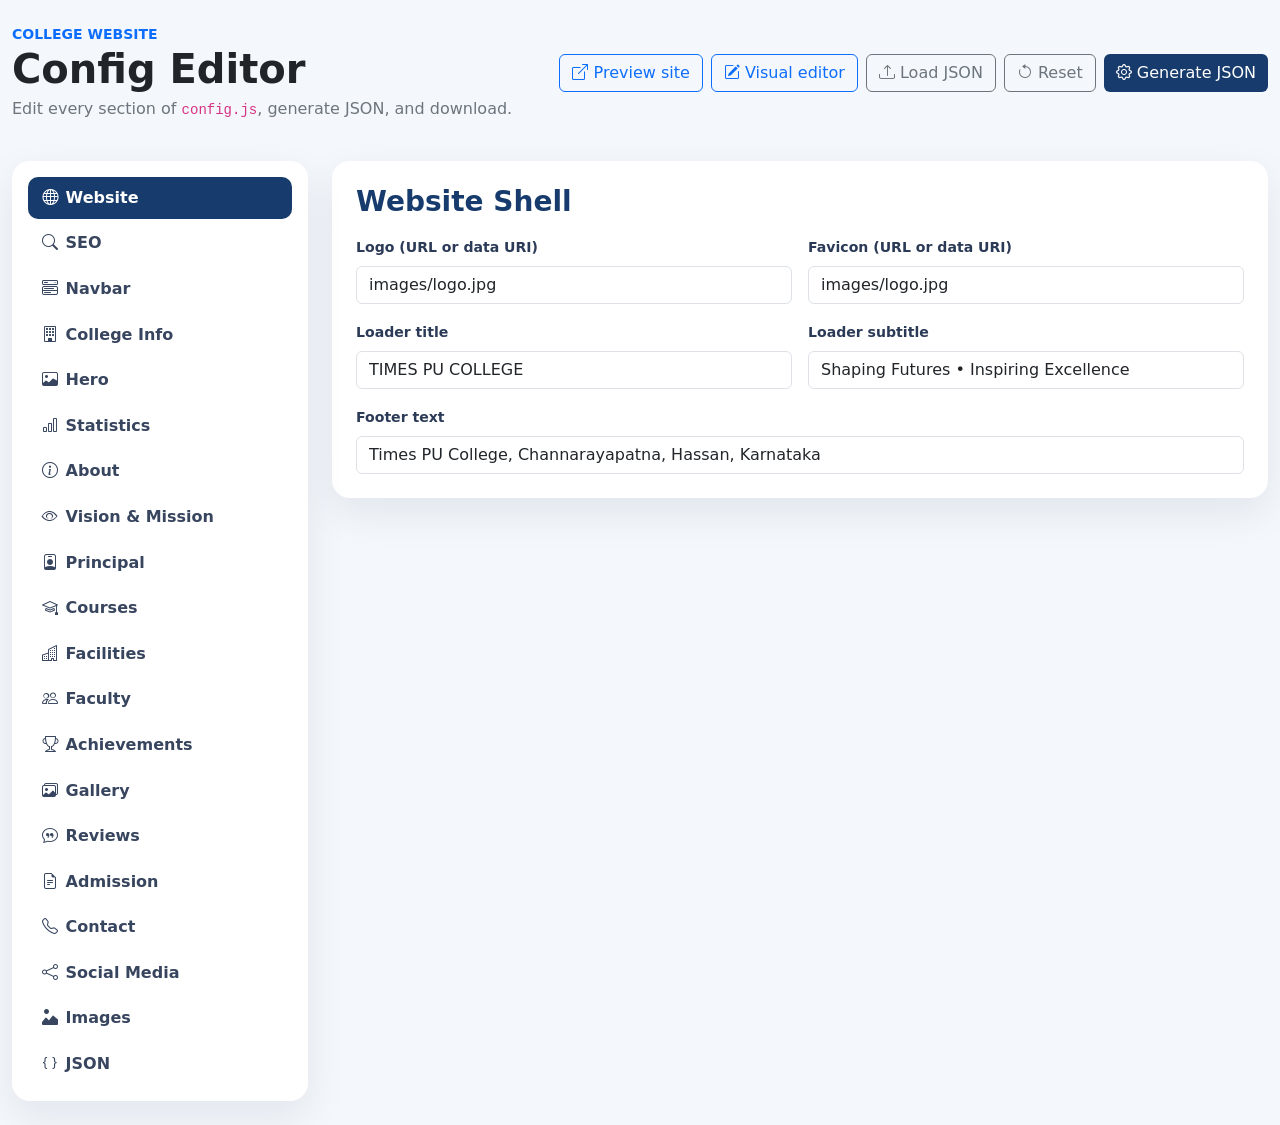
==== config-editor.html @ 8fc11f00 "Add files via upload" ====
<!doctype html>
<html lang="en">
<head>
    <meta charset="utf-8">
    <meta name="viewport" content="width=device-width, initial-scale=1">
    <title>Config Editor</title>
    <link href="https://cdn.jsdelivr.net/npm/bootstrap@5.3.3/dist/css/bootstrap.min.css" rel="stylesheet">
    <link href="https://cdn.jsdelivr.net/npm/bootstrap-icons@1.11.3/font/bootstrap-icons.css" rel="stylesheet">
    <style>
        :root { --primary: #173b6c; --secondary: #f4b942; }
        body { background: #f4f7fb; font-family: Inter, system-ui, sans-serif; }
        .shell { max-width: 1400px; }
        .cardx { border: 0; border-radius: 18px; box-shadow: 0 15px 40px rgba(18, 42, 74, 0.08); background: #fff; }
        .side-nav .nav-link { color: #38455e; font-weight: 600; border-radius: 10px; padding: 0.55rem 0.85rem; }
        .side-nav .nav-link.active { background: var(--primary); color: #fff; }
        .side-nav .nav-link:hover:not(.active) { background: #eaf1fb; color: var(--primary); }
        .section-panel { display: none; }
        .section-panel.active { display: block; }
        .array-item { border: 1px solid #e3eaf3; border-radius: 14px; padding: 1rem; background: #fbfcfe; position: relative; }
        .array-item + .array-item { margin-top: 0.75rem; }
        .array-item .remove-btn { position: absolute; top: 0.6rem; right: 0.6rem; }
        .form-label { font-weight: 600; font-size: 0.88rem; color: #2b3a56; }
        textarea.form-control { font-family: inherit; }
        pre.json-out { background: #0e1a2e; color: #d8e6f4; padding: 1.25rem; border-radius: 14px; max-height: 60vh; overflow: auto; font-size: 0.85rem; }
        .toolbar { position: sticky; top: 0; z-index: 20; background: #f4f7fb; padding-bottom: 1rem; }
        .toast-msg { position: fixed; bottom: 1.5rem; right: 1.5rem; z-index: 1080; }
        .img-preview { max-height: 80px; border-radius: 8px; background: #eaf1fb; }
        .section-title-lg { font-weight: 800; color: var(--primary); }
    </style>
</head>
<body>

<main class="container shell py-4">

    <div class="toolbar d-flex flex-column flex-md-row justify-content-between align-items-md-center gap-3 mb-4">
        <div>
            <div class="text-primary fw-bold small">COLLEGE WEBSITE</div>
            <h1 class="fw-bold mb-1">Config Editor</h1>
            <div class="text-secondary">Edit every section of <code>config.js</code>, generate JSON, and download.</div>
        </div>
        <div class="d-flex flex-wrap gap-2">
            <a class="btn btn-outline-primary" href="index.html" target="_blank"><i class="bi bi-box-arrow-up-right"></i> Preview site</a>
            <a class="btn btn-outline-primary" href="indexcopy.html" target="_blank"><i class="bi bi-pencil-square"></i> Visual editor</a>
            <button class="btn btn-outline-secondary" id="btnLoadFile"><i class="bi bi-upload"></i> Load JSON</button>
            <input type="file" id="fileInput" accept=".json,application/json" hidden>
            <button class="btn btn-outline-secondary" id="btnResetDefaults"><i class="bi bi-arrow-counterclockwise"></i> Reset</button>
            <button class="btn btn-brand text-white" id="btnGenerate" style="background:var(--primary);border:0"><i class="bi bi-gear"></i> Generate JSON</button>
        </div>
    </div>

    <div class="row g-4">

        <!-- Sidebar -->
        <aside class="col-lg-3">
            <div class="cardx p-3 side-nav sticky-top" style="top:1rem">
                <div class="nav flex-column gap-1" id="sectionNav"></div>
            </div>
        </aside>

        <!-- Editor Panel -->
        <section class="col-lg-9">
            <div class="cardx p-3 p-lg-4">

                <!-- WEBSITE SHELL -->
                <div class="section-panel active" data-panel="website">
                    <h3 class="section-title-lg mb-3">Website Shell</h3>
                    <div class="row g-3">
                        <div class="col-md-6">
                            <label class="form-label">Logo (URL or data URI)</label>
                            <input class="form-control" data-p="website.logo">
                        </div>
                        <div class="col-md-6">
                            <label class="form-label">Favicon (URL or data URI)</label>
                            <input class="form-control" data-p="website.favicon">
                        </div>
                        <div class="col-md-6">
                            <label class="form-label">Loader title</label>
                            <input class="form-control" data-p="website.loader.title">
                        </div>
                        <div class="col-md-6">
                            <label class="form-label">Loader subtitle</label>
                            <input class="form-control" data-p="website.loader.subtitle">
                        </div>
                        <div class="col-12">
                            <label class="form-label">Footer text</label>
                            <input class="form-control" data-p="website.footerText">
                        </div>
                    </div>
                </div>

                <!-- SEO -->
                <div class="section-panel" data-panel="seo">
                    <h3 class="section-title-lg mb-3">SEO</h3>
                    <div class="row g-3">
                        <div class="col-12">
                            <label class="form-label">Page title</label>
                            <input class="form-control" data-p="seo.title">
                        </div>
                        <div class="col-12">
                            <label class="form-label">Description</label>
                            <textarea class="form-control" rows="3" data-p="seo.description"></textarea>
                        </div>
                        <div class="col-12">
                            <label class="form-label">Keywords</label>
                            <input class="form-control" data-p="seo.keywords">
                        </div>
                        <div class="col-md-6">
                            <label class="form-label">Author</label>
                            <input class="form-control" data-p="seo.author">
                        </div>
                        <div class="col-md-6">
                            <label class="form-label">Canonical URL</label>
                            <input class="form-control" data-p="seo.canonicalUrl">
                        </div>
                        <div class="col-12">
                            <label class="form-label">OG image URL</label>
                            <input class="form-control" data-p="seo.ogImage">
                        </div>
                    </div>
                </div>

                <!-- NAVBAR -->
                <div class="section-panel" data-panel="navbar">
                    <h3 class="section-title-lg mb-3">Navbar</h3>
                    <div class="row g-3">
                        <div class="col-12">
                            <label class="form-label">Brand name shown in navbar</label>
                            <input class="form-control" data-p="navbar.brandName">
                        </div>
                    </div>
                </div>

                <!-- COLLEGE -->
                <div class="section-panel" data-panel="college">
                    <h3 class="section-title-lg mb-3">College Information</h3>
                    <div class="row g-3">
                        <div class="col-md-8">
                            <label class="form-label">Full name</label>
                            <input class="form-control" data-p="college.name">
                        </div>
                        <div class="col-md-4">
                            <label class="form-label">Short name</label>
                            <input class="form-control" data-p="college.shortName">
                        </div>
                        <div class="col-md-8">
                            <label class="form-label">Tagline</label>
                            <input class="form-control" data-p="college.tagline">
                        </div>
                        <div class="col-md-4">
                            <label class="form-label">Established year</label>
                            <input class="form-control" data-p="college.establishedYear" data-type="number">
                        </div>
                        <div class="col-md-4">
                            <label class="form-label">College code</label>
                            <input class="form-control" data-p="college.collegeCode">
                        </div>
                        <div class="col-md-4">
                            <label class="form-label">Type</label>
                            <input class="form-control" data-p="college.type">
                        </div>
                        <div class="col-md-4">
                            <label class="form-label">Management</label>
                            <input class="form-control" data-p="college.management">
                        </div>
                        <div class="col-md-4">
                            <label class="form-label">Gender</label>
                            <input class="form-control" data-p="college.gender">
                        </div>
                        <div class="col-md-8">
                            <label class="form-label">Address</label>
                            <input class="form-control" data-p="college.address">
                        </div>
                        <div class="col-md-4">
                            <label class="form-label">City</label>
                            <input class="form-control" data-p="college.city">
                        </div>
                        <div class="col-md-4">
                            <label class="form-label">District</label>
                            <input class="form-control" data-p="college.district">
                        </div>
                        <div class="col-md-4">
                            <label class="form-label">State</label>
                            <input class="form-control" data-p="college.state">
                        </div>
                        <div class="col-md-4">
                            <label class="form-label">Country</label>
                            <input class="form-control" data-p="college.country">
                        </div>
                        <div class="col-md-4">
                            <label class="form-label">Pincode</label>
                            <input class="form-control" data-p="college.pincode">
                        </div>
                    </div>
                </div>

                <!-- HERO -->
                <div class="section-panel" data-panel="hero">
                    <h3 class="section-title-lg mb-3">Hero</h3>
                    <div class="row g-3">
                        <div class="col-md-8">
                            <label class="form-label">Title</label>
                            <input class="form-control" data-p="hero.title">
                        </div>
                        <div class="col-md-4">
                            <label class="form-label">Location text</label>
                            <input class="form-control" data-p="hero.locationText">
                        </div>
                        <div class="col-12">
                            <label class="form-label">Subtitle</label>
                            <input class="form-control" data-p="hero.subtitle">
                        </div>
                        <div class="col-12">
                            <label class="form-label">Description</label>
                            <textarea class="form-control" rows="3" data-p="hero.description"></textarea>
                        </div>
                        <div class="col-12">
                            <label class="form-label">Hero image (URL)</label>
                            <input class="form-control" data-p="hero.image">
                        </div>
                        <div class="col-md-6">
                            <label class="form-label">Primary button text</label>
                            <input class="form-control" data-p="hero.primaryButton.text">
                        </div>
                        <div class="col-md-6">
                            <label class="form-label">Primary button target</label>
                            <input class="form-control" data-p="hero.primaryButton.target">
                        </div>
                        <div class="col-md-6">
                            <label class="form-label">Secondary button text</label>
                            <input class="form-control" data-p="hero.secondaryButton.text">
                        </div>
                        <div class="col-md-6">
                            <label class="form-label">Secondary button target</label>
                            <input class="form-control" data-p="hero.secondaryButton.target">
                        </div>
                    </div>
                </div>

                <!-- STATISTICS -->
                <div class="section-panel" data-panel="statistics">
                    <div class="d-flex justify-content-between align-items-center mb-3">
                        <h3 class="section-title-lg mb-0">Statistics</h3>
                        <button type="button" class="btn btn-sm btn-outline-primary" data-add="statistics">
                            <i class="bi bi-plus-lg"></i> Add stat
                        </button>
                    </div>
                    <div id="statisticsList" class="d-flex flex-column"></div>
                </div>

                <!-- ABOUT -->
                <div class="section-panel" data-panel="about">
                    <h3 class="section-title-lg mb-3">About</h3>
                    <div class="row g-3">
                        <div class="col-12">
                            <label class="form-label">Title</label>
                            <input class="form-control" data-p="about.title">
                        </div>
                        <div class="col-12">
                            <label class="form-label">Description</label>
                            <textarea class="form-control" rows="4" data-p="about.description"></textarea>
                        </div>
                        <div class="col-12">
                            <label class="form-label">Image URL</label>
                            <input class="form-control" data-p="about.image">
                        </div>
                        <div class="col-12">
                            <label class="form-label">Highlights (one per line)</label>
                            <textarea class="form-control" rows="5" data-p="about.highlights" data-type="lines"></textarea>
                        </div>
                    </div>
                </div>

                <!-- VISION & MISSION -->
                <div class="section-panel" data-panel="visionMission">
                    <h3 class="section-title-lg mb-3">Vision &amp; Mission</h3>
                    <div class="row g-3">
                        <div class="col-12">
                            <label class="form-label">Vision</label>
                            <textarea class="form-control" rows="3" data-p="visionMission.vision"></textarea>
                        </div>
                        <div class="col-12">
                            <label class="form-label">Mission</label>
                            <textarea class="form-control" rows="3" data-p="visionMission.mission"></textarea>
                        </div>
                        <div class="col-12">
                            <label class="form-label">Values (one per line)</label>
                            <textarea class="form-control" rows="5" data-p="visionMission.values" data-type="lines"></textarea>
                        </div>
                    </div>
                </div>

                <!-- PRINCIPAL -->
                <div class="section-panel" data-panel="principal">
                    <h3 class="section-title-lg mb-3">Principal</h3>
                    <div class="row g-3">
                        <div class="col-md-8">
                            <label class="form-label">Name</label>
                            <input class="form-control" data-p="principal.name">
                        </div>
                        <div class="col-md-4">
                            <label class="form-label">Designation</label>
                            <input class="form-control" data-p="principal.designation">
                        </div>
                        <div class="col-12">
                            <label class="form-label">Photo URL</label>
                            <input class="form-control" data-p="principal.photo">
                        </div>
                        <div class="col-12">
                            <label class="form-label">Message</label>
                            <textarea class="form-control" rows="4" data-p="principal.message"></textarea>
                        </div>
                    </div>
                </div>

                <!-- COURSES -->
                <div class="section-panel" data-panel="courses">
                    <div class="d-flex justify-content-between align-items-center mb-3">
                        <h3 class="section-title-lg mb-0">Courses</h3>
                        <button type="button" class="btn btn-sm btn-outline-primary" data-add="courses">
                            <i class="bi bi-plus-lg"></i> Add course
                        </button>
                    </div>
                    <div id="coursesList" class="d-flex flex-column"></div>
                </div>

                <!-- FACILITIES -->
                <div class="section-panel" data-panel="facilities">
                    <div class="d-flex justify-content-between align-items-center mb-3">
                        <h3 class="section-title-lg mb-0">Facilities</h3>
                        <button type="button" class="btn btn-sm btn-outline-primary" data-add="facilities">
                            <i class="bi bi-plus-lg"></i> Add facility
                        </button>
                    </div>
                    <div id="facilitiesList" class="d-flex flex-column"></div>
                </div>

                <!-- FACULTY -->
                <div class="section-panel" data-panel="faculty">
                    <div class="d-flex justify-content-between align-items-center mb-3">
                        <h3 class="section-title-lg mb-0">Faculty</h3>
                        <button type="button" class="btn btn-sm btn-outline-primary" data-add="faculty">
                            <i class="bi bi-plus-lg"></i> Add faculty
                        </button>
                    </div>
                    <div id="facultyList" class="d-flex flex-column"></div>
                </div>

                <!-- ACHIEVEMENTS -->
                <div class="section-panel" data-panel="achievements">
                    <div class="d-flex justify-content-between align-items-center mb-3">
                        <h3 class="section-title-lg mb-0">Achievements</h3>
                        <button type="button" class="btn btn-sm btn-outline-primary" data-add="achievements">
                            <i class="bi bi-plus-lg"></i> Add achievement
                        </button>
                    </div>
                    <div id="achievementsList" class="d-flex flex-column"></div>
                </div>

                <!-- GALLERY -->
                <div class="section-panel" data-panel="gallery">
                    <div class="d-flex justify-content-between align-items-center mb-3">
                        <h3 class="section-title-lg mb-0">Gallery</h3>
                        <button type="button" class="btn btn-sm btn-outline-primary" data-add="gallery">
                            <i class="bi bi-plus-lg"></i> Add photo
                        </button>
                    </div>
                    <div id="galleryList" class="d-flex flex-column"></div>
                </div>

                <!-- REVIEWS -->
                <div class="section-panel" data-panel="reviews">
                    <div class="d-flex justify-content-between align-items-center mb-3">
                        <h3 class="section-title-lg mb-0">Reviews</h3>
                        <button type="button" class="btn btn-sm btn-outline-primary" data-add="reviews">
                            <i class="bi bi-plus-lg"></i> Add review
                        </button>
                    </div>
                    <div id="reviewsList" class="d-flex flex-column"></div>
                </div>

                <!-- ADMISSION -->
                <div class="section-panel" data-panel="admission">
                    <h3 class="section-title-lg mb-3">Admission</h3>
                    <div class="row g-3">
                        <div class="col-12">
                            <label class="form-label">Title</label>
                            <input class="form-control" data-p="admission.title">
                        </div>
                        <div class="col-12">
                            <label class="form-label">Description</label>
                            <textarea class="form-control" rows="3" data-p="admission.description"></textarea>
                        </div>
                        <div class="col-12">
                            <label class="form-label">Eligibility</label>
                            <textarea class="form-control" rows="2" data-p="admission.eligibility"></textarea>
                        </div>
                        <div class="col-12">
                            <label class="form-label">Process steps (one per line)</label>
                            <textarea class="form-control" rows="5" data-p="admission.process" data-type="lines"></textarea>
                        </div>
                        <div class="col-12">
                            <label class="form-label">Required documents (one per line)</label>
                            <textarea class="form-control" rows="5" data-p="admission.documents" data-type="lines"></textarea>
                        </div>
                    </div>
                </div>

                <!-- CONTACT -->
                <div class="section-panel" data-panel="contact">
                    <h3 class="section-title-lg mb-3">Contact</h3>
                    <div class="row g-3">
                        <div class="col-12">
                            <label class="form-label">Address</label>
                            <input class="form-control" data-p="contact.address">
                        </div>
                        <div class="col-md-6">
                            <label class="form-label">Phone 1</label>
                            <input class="form-control" data-p="contact.phone1">
                        </div>
                        <div class="col-md-6">
                            <label class="form-label">Phone 2</label>
                            <input class="form-control" data-p="contact.phone2">
                        </div>
                        <div class="col-md-6">
                            <label class="form-label">Email</label>
                            <input class="form-control" type="email" data-p="contact.email">
                        </div>
                        <div class="col-md-6">
                            <label class="form-label">Office hours</label>
                            <input class="form-control" data-p="contact.officeHours">
                        </div>
                        <div class="col-12">
                            <label class="form-label">Google Maps URL</label>
                            <input class="form-control" data-p="contact.mapUrl">
                        </div>
                    </div>
                </div>

                <!-- SOCIAL -->
                <div class="section-panel" data-panel="socialMedia">
                    <div class="d-flex justify-content-between align-items-center mb-3">
                        <h3 class="section-title-lg mb-0">Social Media</h3>
                        <button type="button" class="btn btn-sm btn-outline-primary" data-add="socialMedia">
                            <i class="bi bi-plus-lg"></i> Add platform
                        </button>
                    </div>
                    <div id="socialMediaList" class="d-flex flex-column"></div>
                </div>

                <!-- IMAGES -->
                <div class="section-panel" data-panel="images">
                    <h3 class="section-title-lg mb-3">Fallback Images</h3>
                    <div class="row g-3">
                        <div class="col-md-6"><label class="form-label">Logo</label><input class="form-control" data-p="images.logo"></div>
                        <div class="col-md-6"><label class="form-label">Hero</label><input class="form-control" data-p="images.hero"></div>
                        <div class="col-md-6"><label class="form-label">College building</label><input class="form-control" data-p="images.collegeBuilding"></div>
                        <div class="col-md-6"><label class="form-label">Classroom</label><input class="form-control" data-p="images.classroom"></div>
                        <div class="col-md-6"><label class="form-label">Principal</label><input class="form-control" data-p="images.principal"></div>
                        <div class="col-md-6"><label class="form-label">Laboratory</label><input class="form-control" data-p="images.laboratory"></div>
                        <div class="col-md-6"><label class="form-label">Sports</label><input class="form-control" data-p="images.sports"></div>
                        <div class="col-md-6"><label class="form-label">Library</label><input class="form-control" data-p="images.library"></div>
                        <div class="col-12"><label class="form-label">Fallback image</label><input class="form-control" data-p="images.fallback"></div>
                    </div>
                </div>

                <!-- JSON OUTPUT -->
                <div class="section-panel" data-panel="json">
                    <h3 class="section-title-lg mb-3">JSON Output</h3>
                    <p class="text-secondary">Paste JSON here and click <b>Load JSON</b> to update the form, or edit the form and click <b>Generate JSON</b>.</p>
                    <div class="d-flex flex-wrap gap-2 mb-3">
                        <button class="btn btn-outline-primary" id="btnCopyJson"><i class="bi bi-clipboard"></i> Copy JSON</button>
                        <button class="btn btn-outline-primary" id="btnFormatJson"><i class="bi bi-braces"></i> Format</button>
                        <button class="btn btn-outline-primary" id="btnDownloadJson"><i class="bi bi-download"></i> Download JSON</button>
                        <button class="btn btn-outline-primary" id="btnDownloadConfig"><i class="bi bi-filetype-js"></i> Download config.js</button>
                        <button class="btn btn-outline-secondary" id="btnLoadFromText"><i class="bi bi-arrow-down-square"></i> Load JSON into form</button>
                    </div>
                    <textarea id="jsonBox" class="form-control" rows="24" spellcheck="false" style="font-family:ui-monospace,SFMono-Regular,Menlo,monospace"></textarea>
                    <div id="jsonError" class="text-danger small mt-2"></div>
                </div>

            </div>
        </section>

    </div>
</main>

<div id="toast" class="toast-msg alert alert-success shadow d-none"></div>

<script src="config.js"></script>
<script>
(function () {

    "use strict";

    // ---------------------------------------------------------
    // Data
    // ---------------------------------------------------------

    var defaultConfig = window.COLLEGE_CONFIG
        ? JSON.parse(JSON.stringify(window.COLLEGE_CONFIG))
        : emptyConfig();

    var workingConfig = JSON.parse(JSON.stringify(defaultConfig));

    function emptyConfig() {
        return {
            website: { logo: "", favicon: "", loader: { title: "", subtitle: "" }, footerText: "" },
            seo: { title: "", description: "", keywords: "", author: "", canonicalUrl: "", ogImage: "" },
            navbar: { brandName: "" },
            college: { name: "", shortName: "", tagline: "", establishedYear: "", collegeCode: "", address: "", city: "", district: "", state: "", country: "", pincode: "", type: "", management: "", gender: "" },
            hero: { title: "", subtitle: "", description: "", image: "", locationText: "", primaryButton: { text: "", target: "" }, secondaryButton: { text: "", target: "" } },
            statistics: [],
            about: { title: "", description: "", image: "", highlights: [] },
            visionMission: { vision: "", mission: "", values: [] },
            principal: { name: "", designation: "", photo: "", message: "" },
            courses: [], facilities: [], faculty: [], achievements: [], gallery: [], reviews: [],
            admission: { title: "", description: "", eligibility: "", process: [], documents: [] },
            contact: { address: "", phone1: "", phone2: "", email: "", officeHours: "", mapUrl: "" },
            socialMedia: [],
            images: { logo: "", hero: "", collegeBuilding: "", classroom: "", principal: "", laboratory: "", sports: "", library: "", fallback: "" }
        };
    }


    // ---------------------------------------------------------
    // Sections & navigation
    // ---------------------------------------------------------

    var SECTIONS = [
        ["website",       "Website",         "bi-globe"],
        ["seo",           "SEO",             "bi-search"],
        ["navbar",        "Navbar",          "bi-menu-button-wide"],
        ["college",       "College Info",    "bi-building"],
        ["hero",          "Hero",            "bi-image"],
        ["statistics",    "Statistics",      "bi-bar-chart"],
        ["about",         "About",           "bi-info-circle"],
        ["visionMission", "Vision & Mission","bi-eye"],
        ["principal",     "Principal",       "bi-person-badge"],
        ["courses",       "Courses",         "bi-mortarboard"],
        ["facilities",    "Facilities",      "bi-buildings"],
        ["faculty",       "Faculty",         "bi-people"],
        ["achievements",  "Achievements",    "bi-trophy"],
        ["gallery",       "Gallery",         "bi-images"],
        ["reviews",       "Reviews",         "bi-chat-quote"],
        ["admission",     "Admission",       "bi-file-earmark-text"],
        ["contact",       "Contact",         "bi-telephone"],
        ["socialMedia",   "Social Media",    "bi-share"],
        ["images",        "Images",          "bi-image-alt"],
        ["json",          "JSON",            "bi-braces"]
    ];

    var nav = document.getElementById("sectionNav");
    SECTIONS.forEach(function (s, i) {
        var b = document.createElement("button");
        b.type      = "button";
        b.className = "nav-link text-start d-flex align-items-center gap-2" + (i === 0 ? " active" : "");
        b.dataset.section = s[0];
        b.innerHTML = '<i class="bi ' + s[2] + '"></i> ' + s[1];
        b.addEventListener("click", function () { selectSection(s[0]); });
        nav.appendChild(b);
    });

    function selectSection(name) {
        document.querySelectorAll(".side-nav .nav-link").forEach(function (l) {
            l.classList.toggle("active", l.dataset.section === name);
        });
        document.querySelectorAll(".section-panel").forEach(function (p) {
            p.classList.toggle("active", p.dataset.panel === name);
        });
        if (name === "json") {
            document.getElementById("jsonBox").value =
                JSON.stringify(collectFromForm(), null, 2);
        }
    }


    // ---------------------------------------------------------
    // Path helpers
    // ---------------------------------------------------------

    function getPath(obj, path) {
        var parts = path.split(".");
        var cur = obj;
        for (var i = 0; i < parts.length; i++) {
            if (cur == null) return "";
            cur = cur[parts[i]];
        }
        return cur == null ? "" : cur;
    }

    function setPath(obj, path, value) {
        var parts = path.split(".");
        var cur = obj;
        for (var i = 0; i < parts.length - 1; i++) {
            if (cur[parts[i]] == null || typeof cur[parts[i]] !== "object") {
                cur[parts[i]] = {};
            }
            cur = cur[parts[i]];
        }
        cur[parts[parts.length - 1]] = value;
    }


    // ---------------------------------------------------------
    // Simple field binding
    // ---------------------------------------------------------

    function populateSimpleFields() {
        document.querySelectorAll("[data-p]").forEach(function (el) {
            var path = el.dataset.p;
            var type = el.dataset.type;
            var value = getPath(workingConfig, path);

            if (type === "lines") {
                el.value = Array.isArray(value) ? value.join("\n") : "";
            } else {
                el.value = value == null ? "" : value;
            }
        });
    }

    function readSimpleFields(target) {
        document.querySelectorAll("[data-p]").forEach(function (el) {
            var path = el.dataset.p;
            var type = el.dataset.type;
            var value;

            if (type === "lines") {
                value = el.value
                    .split("\n")
                    .map(function (v) { return v.trim(); })
                    .filter(function (v) { return v.length > 0; });
            } else if (type === "number") {
                var raw = el.value.trim();
                if (raw === "") {
                    value = "";
                } else {
                    var n = Number(raw);
                    value = isNaN(n) ? raw : n;
                }
            } else {
                value = el.value;
            }

            setPath(target, path, value);
        });
    }


    // ---------------------------------------------------------
    // Array editors
    // ---------------------------------------------------------

    var ARRAY_SCHEMAS = {

        statistics: {
            template:  { key: "", value: "", label: "", suffix: "" },
            fields: [
                ["key",   "Key",    "col-md-3"],
                ["value", "Value",  "col-md-3", "number"],
                ["label", "Label",  "col-md-4"],
                ["suffix","Suffix", "col-md-2"]
            ]
        },

        courses: {
            template: { name: "", fullName: "", description: "", duration: "2 Years", eligibility: "" },
            fields: [
                ["name",        "Short name",    "col-md-3"],
                ["duration",    "Duration",      "col-md-3"],
                ["fullName",    "Full name",     "col-md-6"],
                ["eligibility", "Eligibility",   "col-md-6"],
                ["description", "Description",   "col-12", "textarea"]
            ]
        },

        facilities: {
            template: { name: "", icon: "bi-building", description: "" },
            fields: [
                ["name",        "Name",        "col-md-5"],
                ["icon",        "Icon class",  "col-md-3"],
                ["description", "Description", "col-md-4"]
            ]
        },

        faculty: {
            template: { name: "", designation: "", subject: "", photo: "" },
            fields: [
                ["name",        "Name",        "col-md-6"],
                ["designation", "Designation", "col-md-6"],
                ["subject",     "Subject",     "col-md-6"],
                ["photo",       "Photo URL",   "col-md-6"]
            ]
        },

        achievements: {
            template: { title: "", year: "", description: "", image: "" },
            fields: [
                ["title",       "Title",       "col-md-8"],
                ["year",        "Year",        "col-md-4"],
                ["image",       "Image URL",   "col-12"],
                ["description", "Description", "col-12", "textarea"]
            ]
        },

        gallery: {
            template: { category: "", title: "", description: "", image: "", alt: "" },
            fields: [
                ["category",    "Category",    "col-md-4"],
                ["title",       "Title",       "col-md-8"],
                ["image",       "Image URL",   "col-12"],
                ["alt",         "Alt text",    "col-md-6"],
                ["description", "Description", "col-md-6"]
            ]
        },

        reviews: {
            template: { name: "", course: "", year: "", rating: 5, review: "", photo: "" },
            fields: [
                ["name",   "Name",       "col-md-6"],
                ["course", "Course",     "col-md-3"],
                ["year",   "Year",       "col-md-3"],
                ["rating", "Rating 0-5", "col-md-3", "number"],
                ["photo",  "Photo URL",  "col-md-9"],
                ["review", "Review",     "col-12", "textarea"]
            ]
        },

        socialMedia: {
            template: { platform: "", enabled: true, icon: "", url: "", number: "", message: "", email: "", subject: "", body: "" },
            fields: [
                ["platform", "Platform (facebook, instagram, youtube, twitter, linkedin, whatsapp, email, phone, ...)", "col-md-8"],
                ["enabled",  "Enabled (true/false)", "col-md-4"],
                ["icon",     "Icon class (optional - auto-detected)", "col-md-6"],
                ["url",      "URL (for social links)", "col-md-6"],
                ["number",   "Phone number (WhatsApp / Phone, digits with country code)", "col-md-6"],
                ["email",    "Email address (for Email platform)", "col-md-6"],
                ["message",  "WhatsApp pre-filled message", "col-12", "textarea"],
                ["subject",  "Email subject (optional)", "col-md-6"],
                ["body",     "Email body (optional)", "col-md-6", "textarea"]
            ]
        }
    };

    function renderArraySection(name) {
        var host = document.getElementById(name + "List");
        if (!host) return;

        var schema = ARRAY_SCHEMAS[name];
        var items  = Array.isArray(workingConfig[name]) ? workingConfig[name] : [];
        workingConfig[name] = items;

        host.innerHTML = "";

        if (items.length === 0) {
            host.innerHTML =
                '<div class="text-secondary fst-italic p-3">No items yet. Click "Add" to create one.</div>';
            return;
        }

        items.forEach(function (item, index) {

            var wrap = document.createElement("div");
            wrap.className = "array-item mb-2";

            var body = document.createElement("div");
            body.className = "row g-2";

            schema.fields.forEach(function (f) {
                var key      = f[0];
                var label    = f[1];
                var colClass = f[2] || "col-md-6";
                var kind     = f[3] || "text";

                var col = document.createElement("div");
                col.className = colClass;

                var control;
                if (kind === "textarea") {
                    control = document.createElement("textarea");
                    control.rows = 2;
                } else {
                    control = document.createElement("input");
                    control.type = "text";
                }
                control.className = "form-control form-control-sm";
                control.value = item[key] == null ? "" : item[key];

                control.addEventListener("input", function () {
                    var v = control.value;
                    if (kind === "number") {
                        var n = Number(v);
                        item[key] = (v === "" || isNaN(n)) ? v : n;
                    } else {
                        item[key] = v;
                    }
                });

                col.innerHTML =
                    '<label class="form-label small mb-1">' + label + '</label>';
                col.appendChild(control);

                body.appendChild(col);
            });

            var remove = document.createElement("button");
            remove.type      = "button";
            remove.className = "btn btn-sm btn-outline-danger remove-btn";
            remove.innerHTML = '<i class="bi bi-trash"></i>';
            remove.addEventListener("click", function () {
                items.splice(index, 1);
                renderArraySection(name);
            });

            wrap.appendChild(remove);
            wrap.appendChild(body);
            host.appendChild(wrap);
        });
    }

    document.querySelectorAll("[data-add]").forEach(function (btn) {
        btn.addEventListener("click", function () {
            var name = btn.dataset.add;
            if (!Array.isArray(workingConfig[name])) workingConfig[name] = [];
            workingConfig[name].push(
                JSON.parse(JSON.stringify(ARRAY_SCHEMAS[name].template))
            );
            renderArraySection(name);
        });
    });


    // ---------------------------------------------------------
    // Collect / rebuild
    // ---------------------------------------------------------

    function collectFromForm() {
        readSimpleFields(workingConfig);
        return JSON.parse(JSON.stringify(workingConfig));
    }

    function rebuildAll() {
        populateSimpleFields();
        Object.keys(ARRAY_SCHEMAS).forEach(renderArraySection);
    }


    // ---------------------------------------------------------
    // Toolbar
    // ---------------------------------------------------------

    function toast(message, isError) {
        var el = document.getElementById("toast");
        el.className = "toast-msg alert shadow " +
            (isError ? "alert-danger" : "alert-success");
        el.textContent = message;
        el.classList.remove("d-none");
        clearTimeout(toast.timer);
        toast.timer = setTimeout(function () {
            el.classList.add("d-none");
        }, 2200);
    }

    document.getElementById("btnGenerate").addEventListener("click", function () {
        var out = collectFromForm();
        document.getElementById("jsonBox").value = JSON.stringify(out, null, 2);
        selectSection("json");
        toast("JSON generated");
    });

    document.getElementById("btnCopyJson").addEventListener("click", function () {
        var text = document.getElementById("jsonBox").value;
        if (!text) { toast("Nothing to copy", true); return; }
        navigator.clipboard.writeText(text).then(
            function () { toast("Copied to clipboard"); },
            function () { toast("Copy failed", true); }
        );
    });

    document.getElementById("btnFormatJson").addEventListener("click", function () {
        var box = document.getElementById("jsonBox");
        try {
            box.value = JSON.stringify(JSON.parse(box.value), null, 2);
            document.getElementById("jsonError").textContent = "";
            toast("Formatted");
        } catch (e) {
            document.getElementById("jsonError").textContent = "Invalid JSON: " + e.message;
        }
    });

    document.getElementById("btnDownloadJson").addEventListener("click", function () {
        var box  = document.getElementById("jsonBox");
        var text = box.value || JSON.stringify(collectFromForm(), null, 2);
        download("config.json", text, "application/json");
    });

    document.getElementById("btnDownloadConfig").addEventListener("click", function () {
        var out = collectFromForm();
        var js  = wrapAsConfigJs(out);
        download("config.js", js, "application/javascript");
    });

    document.getElementById("btnLoadFromText").addEventListener("click", function () {
        var box = document.getElementById("jsonBox");
        try {
            var parsed = JSON.parse(box.value);
            workingConfig = mergeDefaults(parsed);
            rebuildAll();
            document.getElementById("jsonError").textContent = "";
            toast("Form updated from JSON");
        } catch (e) {
            document.getElementById("jsonError").textContent = "Invalid JSON: " + e.message;
        }
    });

    document.getElementById("btnResetDefaults").addEventListener("click", function () {
        if (!confirm("Reset all fields to values from config.js?")) return;
        workingConfig = JSON.parse(JSON.stringify(defaultConfig));
        rebuildAll();
        document.getElementById("jsonBox").value = "";
        toast("Reset");
    });

    document.getElementById("btnLoadFile").addEventListener("click", function () {
        document.getElementById("fileInput").click();
    });

    document.getElementById("fileInput").addEventListener("change", function (e) {
        var file = e.target.files && e.target.files[0];
        if (!file) return;
        var reader = new FileReader();
        reader.onload = function () {
            try {
                var parsed = JSON.parse(reader.result);
                workingConfig = mergeDefaults(parsed);
                rebuildAll();
                toast("Loaded " + file.name);
            } catch (err) {
                toast("Load failed: " + err.message, true);
            }
        };
        reader.readAsText(file);
        e.target.value = "";
    });


    // ---------------------------------------------------------
    // Helpers
    // ---------------------------------------------------------

    function mergeDefaults(loaded) {
        var base = emptyConfig();
        Object.keys(loaded || {}).forEach(function (k) {
            base[k] = loaded[k];
        });
        return base;
    }

    function wrapAsConfigJs(obj) {
        return (
            "/* Generated by Config Editor */\n" +
            "window.COLLEGE_CONFIG = " +
            JSON.stringify(obj, null, 4) +
            ";\n" +
            "window.TIMES_PU_CONFIG = window.COLLEGE_CONFIG;\n"
        );
    }

    function download(filename, content, mime) {
        var blob = new Blob([content], { type: mime });
        var url  = URL.createObjectURL(blob);
        var a    = document.createElement("a");
        a.href     = url;
        a.download = filename;
        document.body.appendChild(a);
        a.click();
        document.body.removeChild(a);
        setTimeout(function () { URL.revokeObjectURL(url); }, 100);
    }


    // ---------------------------------------------------------
    // Init
    // ---------------------------------------------------------

    rebuildAll();

})();
</script>

</body>
</html>
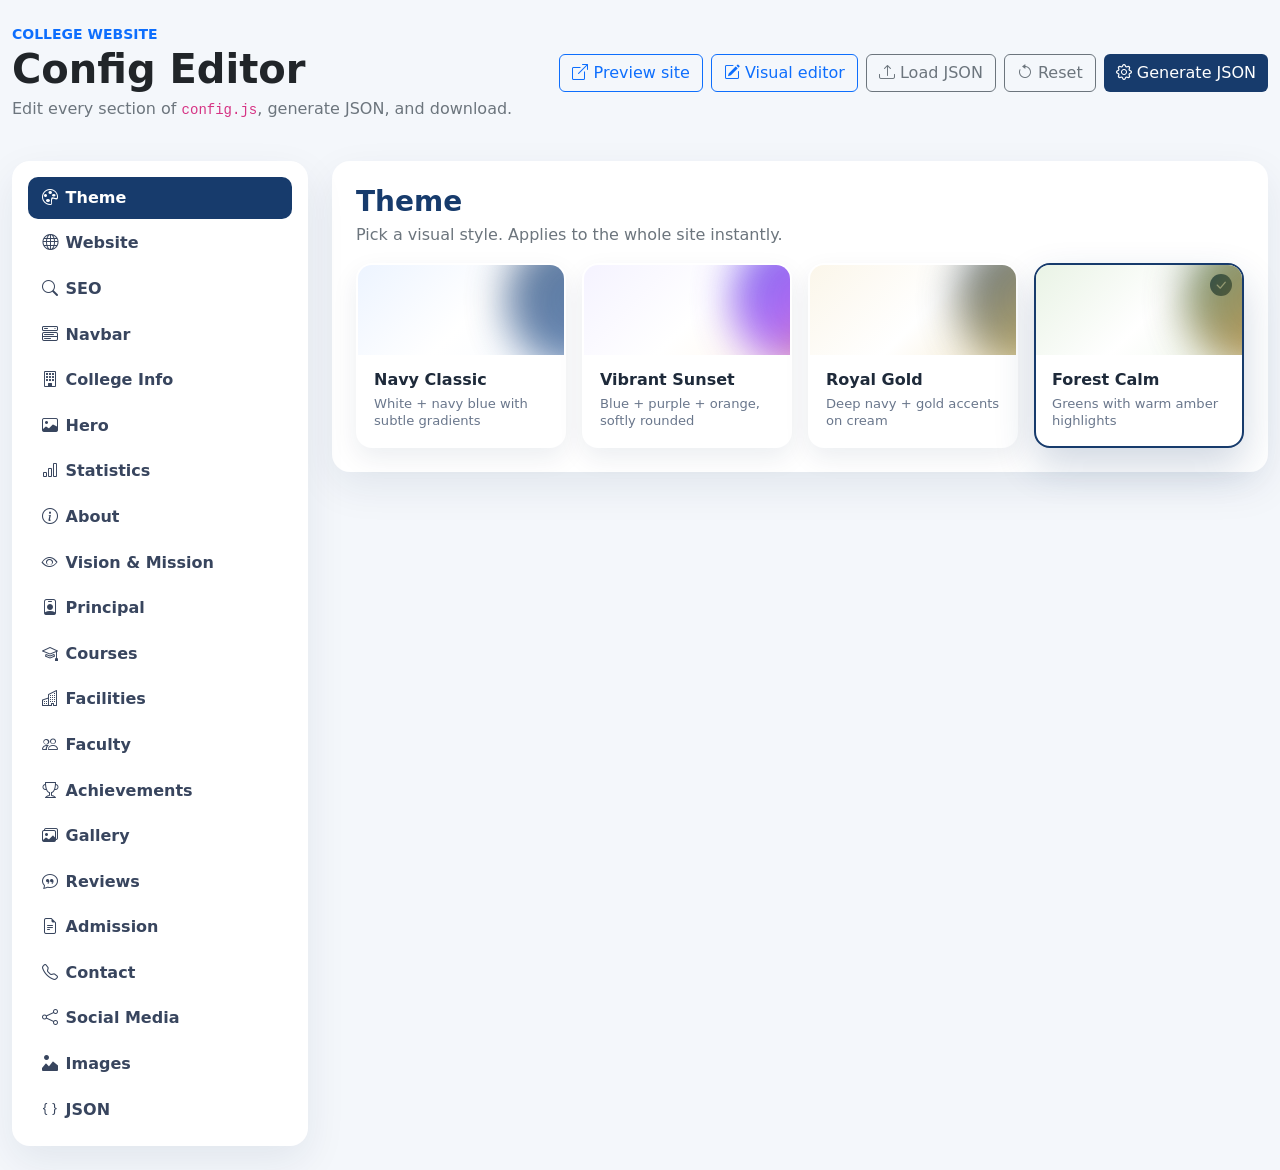
==== commit 4f2638a6: "Add files via upload" ====
--- a/config-editor.html
+++ b/config-editor.html
@@ -14,6 +14,24 @@
         .side-nav .nav-link { color: #38455e; font-weight: 600; border-radius: 10px; padding: 0.55rem 0.85rem; }
         .side-nav .nav-link.active { background: var(--primary); color: #fff; }
         .side-nav .nav-link:hover:not(.active) { background: #eaf1fb; color: var(--primary); }
+
+        @media (max-width: 991.98px) {
+            .side-nav .nav {
+                flex-direction: row !important;
+                flex-wrap: nowrap;
+                overflow-x: auto;
+                gap: 0.35rem !important;
+                padding-bottom: 0.25rem;
+                scrollbar-width: thin;
+            }
+            .side-nav .nav-link {
+                white-space: nowrap;
+                flex: 0 0 auto;
+                padding: 0.45rem 0.75rem;
+                font-size: 0.9rem;
+            }
+            .side-nav { position: static !important; }
+        }
         .section-panel { display: none; }
         .section-panel.active { display: block; }
         .array-item { border: 1px solid #e3eaf3; border-radius: 14px; padding: 1rem; background: #fbfcfe; position: relative; }
@@ -26,6 +44,83 @@
         .toast-msg { position: fixed; bottom: 1.5rem; right: 1.5rem; z-index: 1080; }
         .img-preview { max-height: 80px; border-radius: 8px; background: #eaf1fb; }
         .section-title-lg { font-weight: 800; color: var(--primary); }
+
+        /* Theme picker */
+        .theme-swatch {
+            cursor: pointer;
+            border-radius: 16px;
+            padding: 0;
+            border: 2px solid transparent;
+            background: #fff;
+            box-shadow: 0 10px 26px rgba(18, 42, 74, 0.08);
+            overflow: hidden;
+            transition: transform 0.25s ease, box-shadow 0.25s ease, border-color 0.25s ease;
+            text-align: left;
+            width: 100%;
+        }
+        .theme-swatch:hover {
+            transform: translateY(-4px);
+            box-shadow: 0 18px 40px rgba(18, 42, 74, 0.14);
+        }
+        .theme-swatch.theme-active {
+            border-color: var(--primary);
+            box-shadow: 0 18px 40px rgba(23, 59, 108, 0.20);
+        }
+        .theme-swatch .swatch-preview {
+            height: 90px;
+            position: relative;
+            overflow: hidden;
+        }
+        .theme-swatch .swatch-preview::after {
+            content: "";
+            position: absolute;
+            inset: -40% -40% auto auto;
+            width: 140px;
+            height: 140px;
+            border-radius: 50%;
+            filter: blur(20px);
+            opacity: 0.7;
+        }
+        .theme-swatch .swatch-body {
+            padding: 0.85rem 1rem 1rem;
+        }
+        .theme-swatch .swatch-name {
+            font-weight: 800;
+            color: #1e2a3a;
+            margin-bottom: 0.15rem;
+        }
+        .theme-swatch .swatch-desc {
+            font-size: 0.82rem;
+            color: #6a778c;
+            line-height: 1.35;
+        }
+        .theme-swatch .swatch-check {
+            display: none;
+            color: #fff;
+            background: var(--primary);
+            border-radius: 999px;
+            width: 22px;
+            height: 22px;
+            align-items: center;
+            justify-content: center;
+            position: absolute;
+            top: 0.6rem;
+            right: 0.6rem;
+            font-size: 0.85rem;
+        }
+        .theme-swatch.theme-active .swatch-check {
+            display: inline-flex;
+        }
+
+        /* Preview gradients per theme */
+        .swatch-navy .swatch-preview    { background: linear-gradient(135deg, #edf4ff 0%, #ffffff 55%, #f8fbff 100%); }
+        .swatch-navy .swatch-preview::after    { background: linear-gradient(135deg, #173b6c, #2b5c9f); }
+        .swatch-vibrant .swatch-preview { background: linear-gradient(135deg, #f5f3ff 0%, #ffffff 55%, #fff7ed 100%); }
+        .swatch-vibrant .swatch-preview::after { background: linear-gradient(135deg, #4f46e5, #a855f7 55%, #f97316); opacity: 0.85; }
+        .swatch-royal .swatch-preview   { background: linear-gradient(135deg, #fbf6ea 0%, #ffffff 55%, #f6ecd2 100%); }
+        .swatch-royal .swatch-preview::after   { background: linear-gradient(135deg, #0b2545, #d4af37); }
+        .swatch-forest .swatch-preview  { background: linear-gradient(135deg, #e9f3e5 0%, #ffffff 55%, #f0f7ec 100%); }
+        .swatch-forest .swatch-preview::after  { background: linear-gradient(135deg, #1f5f3f, #d97706); }
     </style>
 </head>
 <body>
@@ -37,10 +132,14 @@
             <div class="text-primary fw-bold small">COLLEGE WEBSITE</div>
             <h1 class="fw-bold mb-1">Config Editor</h1>
             <div class="text-secondary">Edit every section of <code>config.js</code>, generate JSON, and download.</div>
+            <span id="previewStatePill" class="badge rounded-pill bg-warning text-dark mt-2 d-none">
+                <i class="bi bi-eye-fill"></i> Live preview active &mdash; unsaved edits will show on Preview / Visual editor
+                <button type="button" id="btnClearPreview" class="btn btn-sm btn-link p-0 ms-2 text-dark fw-bold" style="text-decoration:underline">Clear</button>
+            </span>
         </div>
         <div class="d-flex flex-wrap gap-2">
-            <a class="btn btn-outline-primary" href="index.html" target="_blank"><i class="bi bi-box-arrow-up-right"></i> Preview site</a>
-            <a class="btn btn-outline-primary" href="indexcopy.html" target="_blank"><i class="bi bi-pencil-square"></i> Visual editor</a>
+            <a class="btn btn-outline-primary" href="index.html" target="_blank" id="linkPreviewSite"><i class="bi bi-box-arrow-up-right"></i> Preview site</a>
+            <a class="btn btn-outline-primary" href="indexcopy.html" target="_blank" id="linkVisualEditor"><i class="bi bi-pencil-square"></i> Visual editor</a>
             <button class="btn btn-outline-secondary" id="btnLoadFile"><i class="bi bi-upload"></i> Load JSON</button>
             <input type="file" id="fileInput" accept=".json,application/json" hidden>
             <button class="btn btn-outline-secondary" id="btnResetDefaults"><i class="bi bi-arrow-counterclockwise"></i> Reset</button>
@@ -61,8 +160,16 @@
         <section class="col-lg-9">
             <div class="cardx p-3 p-lg-4">
 
+                <!-- THEME -->
+                <div class="section-panel active" data-panel="theme">
+                    <h3 class="section-title-lg mb-1">Theme</h3>
+                    <p class="text-secondary">Pick a visual style. Applies to the whole site instantly.</p>
+                    <input type="hidden" data-p="theme">
+                    <div class="row g-3" id="themePicker"></div>
+                </div>
+
                 <!-- WEBSITE SHELL -->
-                <div class="section-panel active" data-panel="website">
+                <div class="section-panel" data-panel="website">
                     <h3 class="section-title-lg mb-3">Website Shell</h3>
                     <div class="row g-3">
                         <div class="col-md-6">
@@ -496,14 +603,55 @@
     // Data
     // ---------------------------------------------------------
 
+    var PREVIEW_KEY = "COLLEGE_PREVIEW_CONFIG";
+
     var defaultConfig = window.COLLEGE_CONFIG
         ? JSON.parse(JSON.stringify(window.COLLEGE_CONFIG))
         : emptyConfig();
 
     var workingConfig = JSON.parse(JSON.stringify(defaultConfig));
 
+    // Restore in-progress edits saved from a previous editor session.
+    try {
+        var saved = localStorage.getItem(PREVIEW_KEY);
+        if (saved) {
+            var parsed = JSON.parse(saved);
+            if (parsed && typeof parsed === "object") {
+                workingConfig = mergeDefaultsEarly(parsed);
+            }
+        }
+    } catch (e) { /* ignore */ }
+
+    function mergeDefaultsEarly(loaded) {
+        var base = emptyConfig();
+        Object.keys(loaded || {}).forEach(function (k) {
+            base[k] = loaded[k];
+        });
+        return base;
+    }
+
+    function savePreview() {
+        try {
+            readSimpleFields(workingConfig);
+            localStorage.setItem(PREVIEW_KEY, JSON.stringify(workingConfig));
+            reflectPreviewState(true);
+        } catch (e) { /* ignore quota errors */ }
+    }
+
+    function clearPreview() {
+        try { localStorage.removeItem(PREVIEW_KEY); } catch (e) {}
+        reflectPreviewState(false);
+    }
+
+    function reflectPreviewState(active) {
+        var pill = document.getElementById("previewStatePill");
+        if (!pill) return;
+        pill.classList.toggle("d-none", !active);
+    }
+
     function emptyConfig() {
         return {
+            theme: "navy",
             website: { logo: "", favicon: "", loader: { title: "", subtitle: "" }, footerText: "" },
             seo: { title: "", description: "", keywords: "", author: "", canonicalUrl: "", ogImage: "" },
             navbar: { brandName: "" },
@@ -527,6 +675,7 @@
     // ---------------------------------------------------------
 
     var SECTIONS = [
+        ["theme",         "Theme",           "bi-palette"],
         ["website",       "Website",         "bi-globe"],
         ["seo",           "SEO",             "bi-search"],
         ["navbar",        "Navbar",          "bi-menu-button-wide"],
@@ -571,6 +720,69 @@
             document.getElementById("jsonBox").value =
                 JSON.stringify(collectFromForm(), null, 2);
         }
+        if (window.matchMedia("(max-width: 991.98px)").matches) {
+            var panel = document.querySelector('.section-panel[data-panel="' + name + '"]');
+            if (panel) panel.scrollIntoView({ behavior: "smooth", block: "start" });
+        }
+    }
+
+
+    // ---------------------------------------------------------
+    // Theme picker
+    // ---------------------------------------------------------
+
+    var THEMES = [
+        { id: "navy",    name: "Navy Classic",  desc: "White + navy blue with subtle gradients" },
+        { id: "vibrant", name: "Vibrant Sunset",desc: "Blue + purple + orange, softly rounded" },
+        { id: "royal",   name: "Royal Gold",    desc: "Deep navy + gold accents on cream" },
+        { id: "forest",  name: "Forest Calm",   desc: "Greens with warm amber highlights" }
+    ];
+
+    function renderThemePicker() {
+        var host = document.getElementById("themePicker");
+        if (!host) return;
+        host.innerHTML = "";
+
+        THEMES.forEach(function (t) {
+            var col = document.createElement("div");
+            col.className = "col-sm-6 col-lg-3";
+
+            var btn = document.createElement("button");
+            btn.type = "button";
+            btn.className = "theme-swatch swatch-" + t.id;
+            btn.dataset.themeOption = t.id;
+            btn.innerHTML =
+                '<div class="swatch-preview">' +
+                    '<span class="swatch-check"><i class="bi bi-check-lg"></i></span>' +
+                '</div>' +
+                '<div class="swatch-body">' +
+                    '<div class="swatch-name">' + t.name + '</div>' +
+                    '<div class="swatch-desc">' + t.desc + '</div>' +
+                '</div>';
+
+            btn.addEventListener("click", function () {
+                workingConfig.theme = t.id;
+                var hidden = document.querySelector('[data-p="theme"]');
+                if (hidden) hidden.value = t.id;
+                refreshThemeSelection();
+                savePreview();
+            });
+
+            col.appendChild(btn);
+            host.appendChild(col);
+        });
+    }
+
+    function refreshThemeSelection() {
+        var current = (workingConfig.theme || "navy").toString().toLowerCase();
+        if (["navy","vibrant","royal","forest"].indexOf(current) === -1) {
+            current = "navy";
+        }
+        document.querySelectorAll(".theme-swatch").forEach(function (el) {
+            el.classList.toggle("theme-active", el.dataset.themeOption === current);
+        });
+        var hidden = document.querySelector('[data-p="theme"]');
+        if (hidden) hidden.value = current;
     }
 
 
@@ -842,6 +1054,7 @@
     function rebuildAll() {
         populateSimpleFields();
         Object.keys(ARRAY_SCHEMAS).forEach(renderArraySection);
+        refreshThemeSelection();
     }
 
 
@@ -918,6 +1131,7 @@
         workingConfig = JSON.parse(JSON.stringify(defaultConfig));
         rebuildAll();
         document.getElementById("jsonBox").value = "";
+        clearPreview();
         toast("Reset");
     });
 
@@ -980,10 +1194,40 @@
 
 
     // ---------------------------------------------------------
+    // Live preview sync (updates sessionStorage so Preview site
+    // and Visual editor render the in-progress edits instantly).
+    // ---------------------------------------------------------
+
+    var saveTimer;
+    document.addEventListener("input",  scheduleSave);
+    document.addEventListener("change", scheduleSave);
+
+    function scheduleSave() {
+        clearTimeout(saveTimer);
+        saveTimer = setTimeout(savePreview, 200);
+    }
+
+    ["linkPreviewSite", "linkVisualEditor"].forEach(function (id) {
+        var el = document.getElementById(id);
+        if (el) el.addEventListener("click", function () { savePreview(); });
+    });
+
+    var clearBtn = document.getElementById("btnClearPreview");
+    if (clearBtn) {
+        clearBtn.addEventListener("click", function () {
+            clearPreview();
+            toast("Preview cleared. Preview site will now use config.js.");
+        });
+    }
+
+
+    // ---------------------------------------------------------
     // Init
     // ---------------------------------------------------------
 
+    renderThemePicker();
     rebuildAll();
+    reflectPreviewState(!!localStorage.getItem(PREVIEW_KEY));
 
 })();
 </script>
